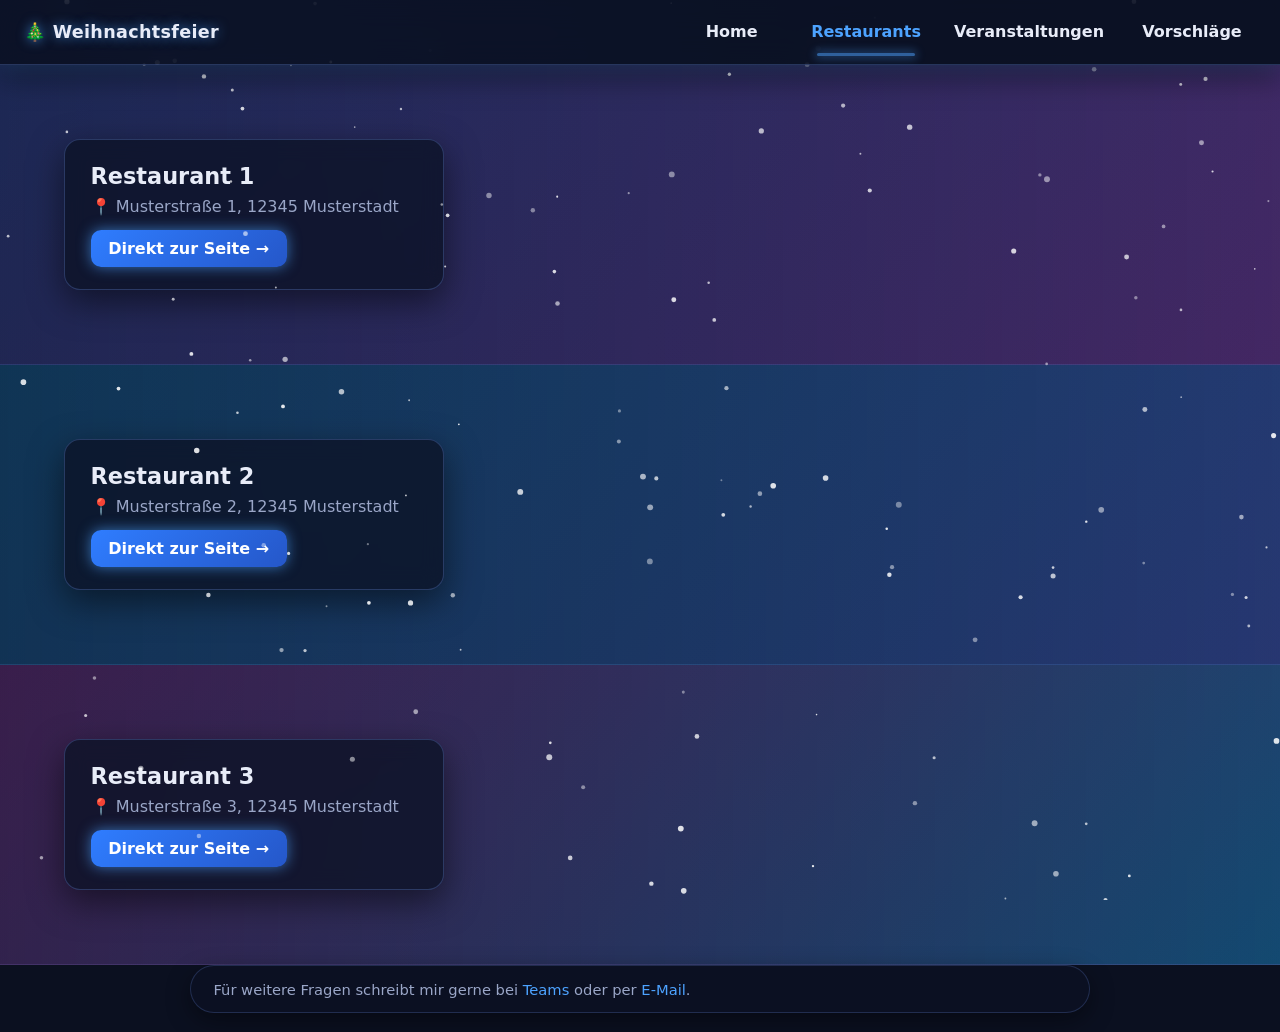
==== verlinkung/restaurants.html @ a61090fd "Add files via upload" ====
<!DOCTYPE html>
<html lang="de">
<head>
  <meta charset="UTF-8">
  <meta name="viewport" content="width=device-width, initial-scale=1">
  <title>Restaurants – Weihnachtsfeier</title>
  <link rel="stylesheet" href="../css/style.css">
  <script src="../scripts/main.js" defer></script>
</head>
<body>
  <canvas id="snow" aria-hidden="true"></canvas>

  <header class="navbar">
    <a class="brand" href="../index.html">🎄 Weihnachtsfeier</a>
    <nav>
      <ul>
        <li><a class="nav-btn nav-home" href="../index.html"><span class="label">Home</span><i class="sparkles" aria-hidden="true"></i></a></li>
        <li><a class="nav-btn nav-flip active" href="restaurants.html"><span class="face front">Restaurants</span><span class="face back" aria-hidden="true">🤵🍽️</span></a></li>
        <li><a class="nav-btn nav-events" href="veranstaltungen.html"><span class="label">Veranstaltungen</span><i class="fireworks" aria-hidden="true"><b></b><b></b><b></b><b></b><b></b><b></b><b></b><b></b></i></a></li>
        <li><a class="nav-btn nav-flip" href="vorschlaege.html"><span class="face front">Vorschläge</span><span class="face back" aria-hidden="true">📝</span></a></li>
      </ul>
    </nav>
  </header>

  <main class="showcase">
    <section class="panel p1">
      <div class="info">
        <h2>Restaurant 1</h2>
        <p>📍 Musterstraße 1, 12345 Musterstadt</p>
        <a class="go" href="#" target="_blank" rel="noopener">Direkt zur Seite →</a>
      </div>
    </section>
    <section class="panel p2">
      <div class="info">
        <h2>Restaurant 2</h2>
        <p>📍 Musterstraße 2, 12345 Musterstadt</p>
        <a class="go" href="#" target="_blank" rel="noopener">Direkt zur Seite →</a>
      </div>
    </section>
    <section class="panel p3">
      <div class="info">
        <h2>Restaurant 3</h2>
        <p>📍 Musterstraße 3, 12345 Musterstadt</p>
        <a class="go" href="#" target="_blank" rel="noopener">Direkt zur Seite →</a>
      </div>
    </section>
  </main>

  <footer class="footer">
    <div class="footer-inner">
      <span>Für weitere Fragen schreibt mir gerne bei <a href="#">Teams</a> oder per <a href="mailto:deine@email.de">E-Mail</a>.</span>
    </div>
  </footer>
</body>
</html>
---- css/style.css ----
/* ===== Grundlagen / Darkmode ===== */
:root {
  --bg: #0b1020;
  --bg2: #121a33;
  --card: rgba(18, 26, 51, .72);
  --text: #e8ecf8;
  --muted: #9aa6c7;
  --accent: #4da3ff;
  --accent-glow: rgba(77, 163, 255, .65);
  --danger: #ff6b81;
  --ok: #5ee6a8;
  --radius: 16px;
}
* { box-sizing: border-box; margin: 0; padding: 0; }
html { scroll-behavior: smooth; }
body {
  min-height: 100vh;
  display: flex;
  flex-direction: column;
  font-family: "Segoe UI", system-ui, -apple-system, Roboto, sans-serif;
  color: var(--text);
  background-color: var(--bg);
}
/* Hintergrundbild: assets/hintergrund.jpg ablegen. Fehlt es, greift der Verlauf. */
body::before {
  content: "";
  position: fixed; inset: 0; z-index: -1;
  background:
    linear-gradient(rgba(8,12,28,.55), rgba(8,12,28,.75)),
    url("../assets/hintergrund.jpg") center / cover no-repeat,
    radial-gradient(1200px 700px at 20% 10%, #1b2b5c 0%, transparent 60%),
    radial-gradient(1000px 600px at 90% 90%, #3a1b4d 0%, transparent 60%),
    linear-gradient(160deg, var(--bg), var(--bg2));
}
a { color: var(--accent); text-decoration: none; }
a:hover { text-decoration: underline; }

/* Schnee: vor Hintergrund und Inhalt, hinter der Navbar */
#snow {
  position: fixed; inset: 0;
  width: 100%; height: 100%;
  z-index: 50;
  pointer-events: none;
}

/* ===== Navbar ===== */
.navbar {
  position: sticky; top: 0; z-index: 100;
  display: flex; align-items: center; justify-content: space-between; gap: 1rem;
  padding: .7rem 1.5rem;
  background: rgba(12, 18, 38, .78);
  backdrop-filter: blur(14px);
  -webkit-backdrop-filter: blur(14px);
  border-bottom: 1px solid rgba(120, 160, 255, .25);
  box-shadow: 0 0 22px rgba(77, 163, 255, .25), 0 10px 30px rgba(0, 0, 0, .55);
}
.brand { font-weight: 700; font-size: 1.1rem; color: var(--text); letter-spacing: .3px; text-shadow: 0 0 12px var(--accent-glow); }
.brand:hover { text-decoration: none; }
.navbar ul { list-style: none; display: flex; gap: .4rem; flex-wrap: wrap; }

.nav-btn {
  position: relative; display: block;
  min-width: 128px; height: 42px; line-height: 42px;
  padding: 0 1.1rem;
  text-align: center; font-weight: 600; color: var(--text);
  border-radius: 10px;
  overflow: visible;
  transition: background .25s, color .25s;
}
.nav-btn:hover { text-decoration: none; background: rgba(77, 163, 255, .08); }
.nav-btn.active { color: var(--accent); }
/* leuchtender blauer Balken unter dem Button */
.nav-btn::after {
  content: "";
  position: absolute; left: 12%; right: 12%; bottom: -3px; height: 3px;
  border-radius: 3px;
  background: var(--accent);
  box-shadow: 0 0 10px 2px var(--accent-glow);
  opacity: 0; transform: scaleX(.3);
  transition: opacity .25s, transform .25s;
}
.nav-btn:hover::after, .nav-btn.active::after { opacity: 1; transform: scaleX(1); }
.nav-btn.active::after { opacity: .55; }
.nav-btn:hover::after { opacity: 1; }

/* Home: Glitzereffekt im Button */
.nav-home { overflow: hidden; }
.nav-home::after { bottom: 0; }
.sparkles { position: absolute; inset: 0; pointer-events: none; opacity: 0; transition: opacity .2s; }
.nav-home:hover .sparkles { opacity: 1; }
.sparkles::before, .sparkles::after {
  content: ""; position: absolute; inset: 0;
  background-image:
    radial-gradient(circle, #fff 0 1.2px, transparent 2px),
    radial-gradient(circle, #cfe6ff 0 1px, transparent 2px),
    radial-gradient(circle, #fff 0 1.4px, transparent 2.4px),
    radial-gradient(circle, #ffe9a8 0 1px, transparent 2px);
  background-size: 46px 30px, 38px 34px, 55px 26px, 31px 40px;
  background-position: 4px 6px, 18px 20px, 30px 4px, 8px 24px;
}
.sparkles::before { animation: twinkle 1s infinite alternate; }
.sparkles::after { animation: twinkle 1.3s .4s infinite alternate-reverse; background-position: 20px 14px, 2px 2px, 40px 18px, 24px 6px; }
@keyframes twinkle { 0% { opacity: .1; transform: scale(.9); } 100% { opacity: 1; transform: scale(1.15); } }

/* Restaurants + Vorschläge: vertikaler Flip */
.nav-flip { perspective: 600px; }
.nav-flip .face {
  position: absolute; inset: 0;
  backface-visibility: hidden; -webkit-backface-visibility: hidden;
  transition: transform .55s cubic-bezier(.4, .2, .2, 1);
  border-radius: 10px;
}
.nav-flip .front { transform: rotateX(0deg); }
.nav-flip .back { transform: rotateX(180deg); font-size: 1.5rem; background: rgba(77, 163, 255, .14); }
.nav-flip:hover .front { transform: rotateX(-180deg); }
.nav-flip:hover .back { transform: rotateX(0deg); }

/* Veranstaltungen: Feuerwerk im Button */
.nav-events { overflow: hidden; }
.nav-events::after { bottom: 0; }
.fireworks { position: absolute; left: 50%; top: 50%; pointer-events: none; }
.fireworks b {
  position: absolute; width: 4px; height: 4px; border-radius: 50%;
  background: hsl(calc(var(--i) * 45), 100%, 65%);
  box-shadow: 0 0 6px hsl(calc(var(--i) * 45), 100%, 65%);
  opacity: 0;
}
.fireworks b:nth-child(1) { --i: 1; --x: -46px; --y: -16px; }
.fireworks b:nth-child(2) { --i: 2; --x: 46px; --y: -16px; }
.fireworks b:nth-child(3) { --i: 3; --x: -30px; --y: 14px; }
.fireworks b:nth-child(4) { --i: 4; --x: 30px; --y: 14px; }
.fireworks b:nth-child(5) { --i: 5; --x: 0; --y: -22px; }
.fireworks b:nth-child(6) { --i: 6; --x: -60px; --y: 2px; }
.fireworks b:nth-child(7) { --i: 7; --x: 60px; --y: 2px; }
.fireworks b:nth-child(8) { --i: 8; --x: 0; --y: 20px; }
.nav-events:hover .fireworks b { animation: burst .9s ease-out infinite; }
.nav-events:hover .fireworks b:nth-child(even) { animation-delay: .35s; }
@keyframes burst {
  0% { transform: translate(0, 0) scale(.4); opacity: 1; }
  70% { opacity: 1; }
  100% { transform: translate(var(--x), var(--y)) scale(1.3); opacity: 0; }
}

/* ===== Seiteninhalt ===== */
main.center {
  flex: 1; display: flex; align-items: center; justify-content: center;
  padding: 2.5rem 1rem;
}
.card {
  width: min(520px, 100%);
  display: flex; flex-direction: column; gap: .85rem;
  padding: 2rem;
  background: var(--card);
  backdrop-filter: blur(12px); -webkit-backdrop-filter: blur(12px);
  border: 1px solid rgba(120, 160, 255, .22);
  border-radius: var(--radius);
  box-shadow: 0 20px 50px rgba(0, 0, 0, .5), 0 0 30px rgba(77, 163, 255, .12);
}
.card.wide { width: min(640px, 100%); }
.card h1 { font-size: 1.6rem; }
.card .sub { color: var(--muted); margin-bottom: .3rem; }
.card h2 { font-size: 1rem; color: var(--muted); margin-top: .4rem; }

input, select, textarea {
  width: 100%;
  padding: .8rem 1rem;
  font: inherit; color: var(--text);
  background: rgba(8, 12, 28, .6);
  border: 1px solid rgba(120, 160, 255, .25);
  border-radius: 10px;
  outline: none;
  transition: border-color .2s, box-shadow .2s;
}
input::placeholder, textarea::placeholder { color: var(--muted); }
input:focus, select:focus, textarea:focus { border-color: var(--accent); box-shadow: 0 0 0 3px rgba(77, 163, 255, .25); }
select option, select optgroup { background: #0f1630; color: var(--text); }
textarea { resize: vertical; }
input[type="date"] { color-scheme: dark; }
.row2 { display: grid; grid-template-columns: 1fr 1fr; gap: .85rem; }
@media (max-width: 520px) { .row2 { grid-template-columns: 1fr; } }

/* ===== Aktions-Buttons mit Strichmännchen ===== */
.btn-row { display: flex; gap: .85rem; margin-top: .4rem; }
.action, .submit {
  position: relative; flex: 1; height: 54px;
  font: inherit; font-weight: 700; color: #fff; cursor: pointer;
  border: 0; border-radius: 12px; overflow: hidden;
  transition: transform .15s, box-shadow .25s, filter .2s;
}
.action:hover, .submit:hover { transform: translateY(-2px); filter: brightness(1.1); }
.action.yes, .submit { background: linear-gradient(135deg, #2f7dff, #2557c9); box-shadow: 0 6px 20px rgba(47, 125, 255, .4); }
.action.no { background: linear-gradient(135deg, #5b6482, #3c4360); box-shadow: 0 6px 20px rgba(0, 0, 0, .4); }
.submit { width: 100%; flex: none; margin-top: .4rem; }
.btn-label { position: relative; z-index: 2; transition: opacity .2s; }
.action.playing .btn-label { opacity: 0; }

.stage { position: absolute; inset: 0; pointer-events: none; }
.runner { position: absolute; top: 3px; bottom: 3px; left: 5%; width: 48px; opacity: 0; }
.stick { height: 100%; width: 100%; overflow: visible; fill: none; stroke: #fff; stroke-width: 2.2; stroke-linecap: round; stroke-linejoin: round; }
.stick .pad { fill: #ffe9a8; stroke: #fff; stroke-width: 1.2; }
.stick g { transform-box: view-box; }
.arm-l { transform-origin: 20px 16px; }
.arm-r { transform-origin: 20px 16px; }
.leg-l, .leg-r { transform-origin: 20px 25px; }
.stick:not(.sad) .arm-l .pad { display: block; }
.sad .pad { display: none; }

/* Teilnehmen: Notizblock nehmen, winken, nach rechts rennen, verschwinden */
.yes.playing .runner { animation: yes-run 3s linear forwards; }
.yes.playing .arm-r { animation: wave .45s ease-in-out 5 alternate; }
.yes.playing .leg-l { animation: step .22s ease-in-out 1.4s infinite alternate; }
.yes.playing .leg-r { animation: step .22s ease-in-out 1.4s infinite alternate-reverse; }
@keyframes yes-run {
  0% { left: 5%; opacity: 0; }
  8% { left: 5%; opacity: 1; }
  45% { left: 5%; opacity: 1; }
  100% { left: 108%; opacity: 1; }
}
@keyframes wave { 0% { transform: rotate(-110deg); } 100% { transform: rotate(-150deg); } }
@keyframes step { 0% { transform: rotate(-28deg); } 100% { transform: rotate(28deg); } }
.yes.playing .arm-r { animation-fill-mode: forwards; }

/* Absagen: traurig nach rechts, Loch, fällt hinein */
.no .hole {
  position: absolute; bottom: 3px; left: 66%; width: 50px; height: 12px;
  background: #05070f; border-radius: 50%;
  box-shadow: inset 0 3px 6px rgba(0, 0, 0, .9);
  opacity: 0; transform: scaleX(.2);
}
.no.playing .hole { animation: hole-in 3.4s linear forwards; }
.no.playing .runner { animation: no-walk 3.4s linear forwards; }
.no.playing .leg-l { animation: step .55s ease-in-out 0s 5 alternate; }
.no.playing .leg-r { animation: step .55s ease-in-out 0s 5 alternate-reverse; }
.no.playing .stick { animation: droop .6s ease-out forwards; }
@keyframes no-walk {
  0% { left: 5%; top: 3px; opacity: 0; transform: none; }
  6% { left: 5%; opacity: 1; }
  66% { left: 66%; top: 3px; opacity: 1; transform: none; }
  74% { left: 66%; top: 3px; opacity: 1; transform: none; }
  100% { left: 66%; top: 70px; opacity: 0; transform: rotate(25deg) scale(.6); }
}
@keyframes hole-in {
  0%, 50% { opacity: 0; transform: scaleX(.2); }
  62%, 80% { opacity: 1; transform: scaleX(1); }
  100% { opacity: 0; transform: scaleX(1); }
}
@keyframes droop { to { transform: rotate(8deg) translateY(2px); } }

.msg { min-height: 1.3em; font-size: .92rem; text-align: center; }
.msg.ok { color: var(--ok); }
.msg.err { color: var(--danger); }

/* ===== Footer ===== */
.footer {
  margin: 0 auto 1.2rem; width: min(900px, calc(100% - 2rem));
  padding: .9rem 1.4rem;
  color: var(--muted); font-size: .92rem;
  background: rgba(12, 18, 38, .6);
  backdrop-filter: blur(10px); -webkit-backdrop-filter: blur(10px);
  border: 1px solid rgba(120, 160, 255, .2);
  border-radius: 999px;
  box-shadow: 0 8px 24px rgba(0, 0, 0, .4);
  position: relative; z-index: 2;
}
.footer-inner { display: flex; justify-content: space-between; align-items: center; gap: 1rem; flex-wrap: wrap; text-align: center; }
.admin-link { font-size: .8rem; opacity: .7; }

/* ===== Restaurants / Veranstaltungen ===== */
.showcase { flex: 1; display: flex; flex-direction: column; }
.panel {
  position: relative; flex: 1; min-height: 300px;
  display: flex; align-items: center;
  padding: 2rem 5%;
  background-size: cover; background-position: center;
  border-bottom: 1px solid rgba(120, 160, 255, .15);
}
/* Bilder in assets/ ablegen (restaurant1.jpg …). Ohne Bild greift der Verlauf. */
.panel.p1 { background-image: linear-gradient(90deg, rgba(8,12,28,.4), rgba(8,12,28,.1)), url("../assets/restaurant1.jpg"), linear-gradient(135deg, #2a3b7a, #4a2a6b); }
.panel.p2 { background-image: linear-gradient(90deg, rgba(8,12,28,.4), rgba(8,12,28,.1)), url("../assets/restaurant2.jpg"), linear-gradient(135deg, #14507a, #2a3b7a); }
.panel.p3 { background-image: linear-gradient(90deg, rgba(8,12,28,.4), rgba(8,12,28,.1)), url("../assets/restaurant3.jpg"), linear-gradient(135deg, #5a2a6b, #14507a); }
.events .panel.p1 { background-image: linear-gradient(90deg, rgba(8,12,28,.4), rgba(8,12,28,.1)), url("../assets/event1.jpg"), linear-gradient(135deg, #6b2a4a, #2a3b7a); }
.events .panel.p2 { background-image: linear-gradient(90deg, rgba(8,12,28,.4), rgba(8,12,28,.1)), url("../assets/event2.jpg"), linear-gradient(135deg, #2a6b5a, #2a3b7a); }
.events .panel.p3 { background-image: linear-gradient(90deg, rgba(8,12,28,.4), rgba(8,12,28,.1)), url("../assets/event3.jpg"), linear-gradient(135deg, #6b5a2a, #4a2a6b); }
.info {
  width: min(380px, 100%);
  padding: 1.4rem 1.6rem;
  background: rgba(12, 18, 38, .78);
  backdrop-filter: blur(10px); -webkit-backdrop-filter: blur(10px);
  border: 1px solid rgba(120, 160, 255, .25);
  border-radius: var(--radius);
  box-shadow: 0 12px 34px rgba(0, 0, 0, .5);
}
.info h2 { font-size: 1.4rem; margin-bottom: .5rem; }
.info p { color: var(--muted); margin-bottom: .9rem; }
.info .go {
  display: inline-block; padding: .55rem 1.1rem; font-weight: 600; color: #fff;
  background: linear-gradient(135deg, #2f7dff, #2557c9);
  border-radius: 10px; box-shadow: 0 0 14px var(--accent-glow);
}
.info .go:hover { text-decoration: none; filter: brightness(1.15); }

/* ===== Admin ===== */
.table-wrap { overflow-x: auto; border-radius: 10px; border: 1px solid rgba(120, 160, 255, .2); }
table { width: 100%; border-collapse: collapse; font-size: .88rem; }
th, td { padding: .55rem .75rem; text-align: left; border-bottom: 1px solid rgba(120, 160, 255, .12); vertical-align: top; }
th { background: rgba(77, 163, 255, .12); white-space: nowrap; }
.hidden { display: none !important; }

@media (max-width: 760px) {
  .navbar { flex-direction: column; padding: .6rem .8rem; }
  .nav-btn { min-width: 0; padding: 0 .6rem; }
}
@media (prefers-reduced-motion: reduce) {
  .sparkles::before, .sparkles::after, .fireworks b { animation: none !important; }
}

/* Honeypot gegen Spam-Bots */
.hp { position: absolute; left: -9999px; width: 1px; height: 1px; opacity: 0; }
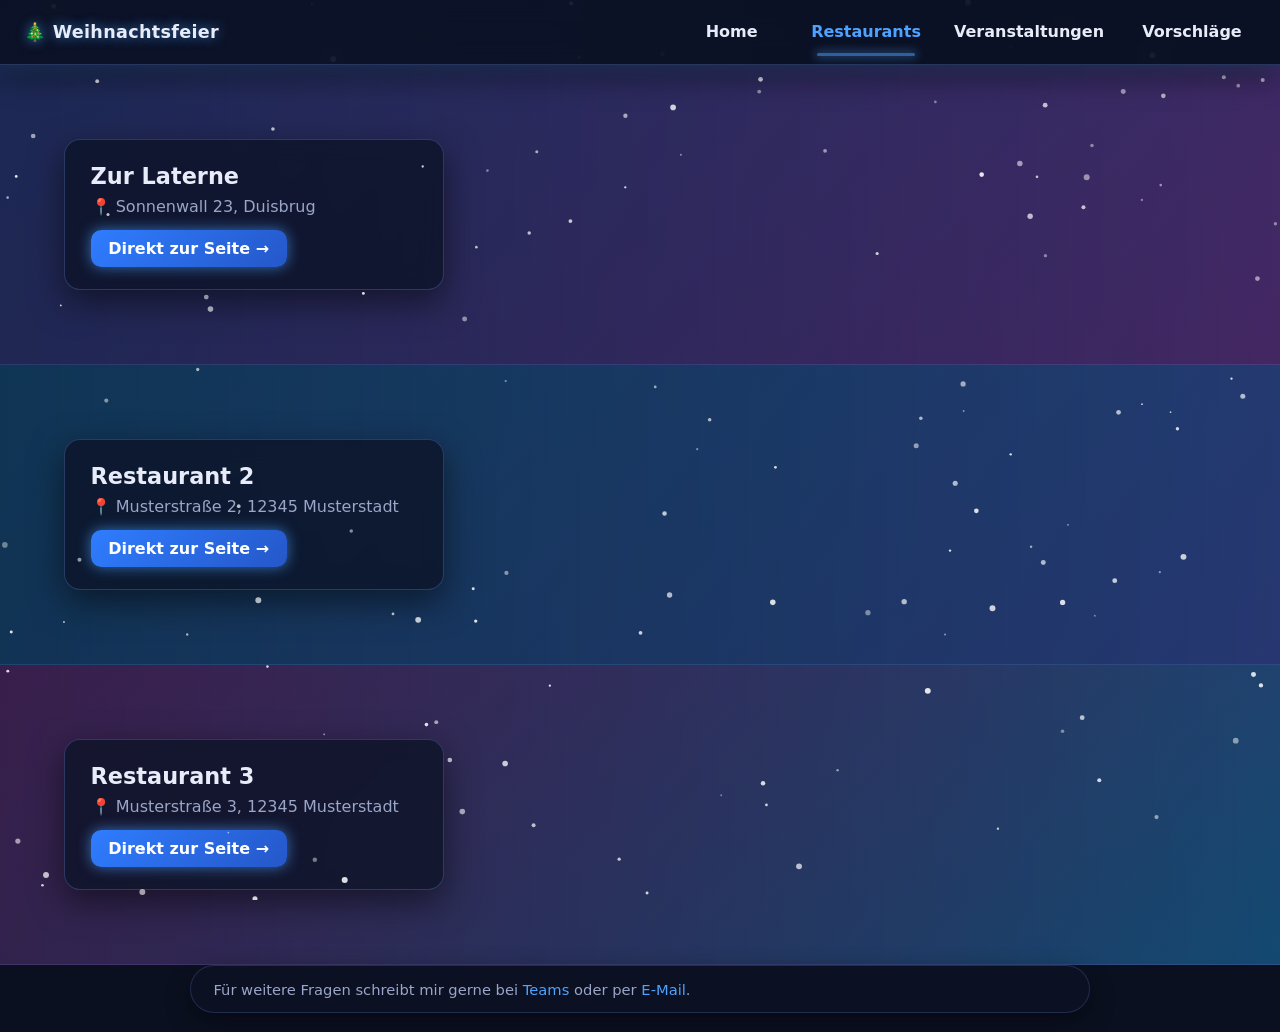
==== commit 73ed15b2: "Update restaurants.html" ====
--- a/verlinkung/restaurants.html
+++ b/verlinkung/restaurants.html
@@ -25,9 +25,9 @@
   <main class="showcase">
     <section class="panel p1">
       <div class="info">
-        <h2>Restaurant 1</h2>
-        <p>📍 Musterstraße 1, 12345 Musterstadt</p>
-        <a class="go" href="#" target="_blank" rel="noopener">Direkt zur Seite →</a>
+        <h2>Zur Laterne</h2>
+        <p>📍 Sonnenwall 23, Duisbrug</p>
+        <a class="go" href="https://zur-laterne.com/" target="_blank" rel="noopener">Direkt zur Seite →</a>
       </div>
     </section>
     <section class="panel p2">
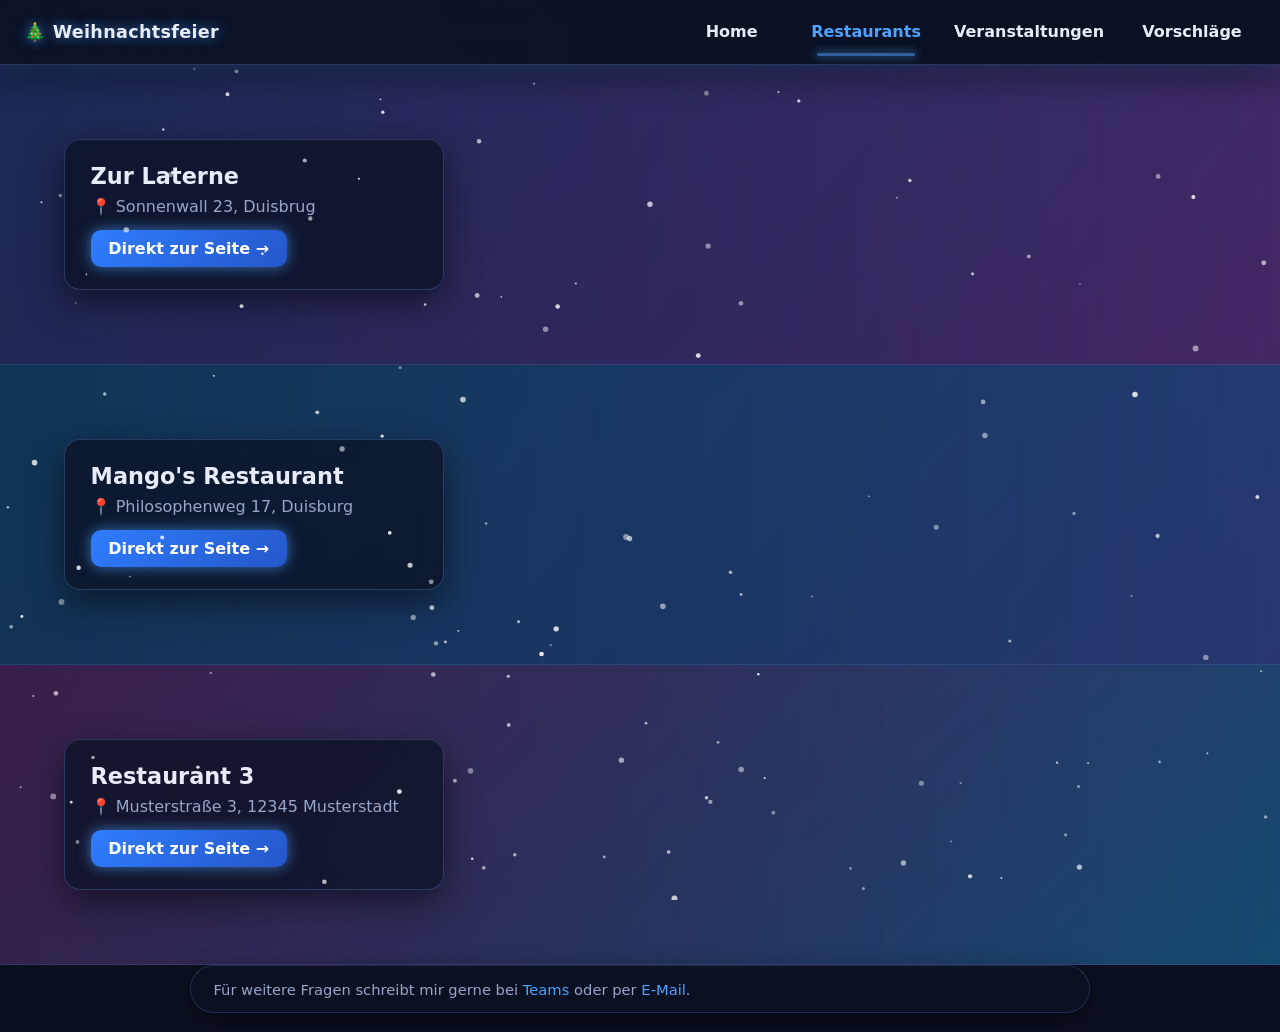
==== commit 78df0e85: "Update restaurants.html" ====
--- a/verlinkung/restaurants.html
+++ b/verlinkung/restaurants.html
@@ -32,9 +32,9 @@
     </section>
     <section class="panel p2">
       <div class="info">
-        <h2>Restaurant 2</h2>
-        <p>📍 Musterstraße 2, 12345 Musterstadt</p>
-        <a class="go" href="#" target="_blank" rel="noopener">Direkt zur Seite →</a>
+        <h2>Mango's Restaurant</h2>
+        <p>📍 Philosophenweg 17, Duisburg</p>
+        <a class="go" href="https://www.mongos.de/restaurants/duisburg" target="_blank" rel="noopener">Direkt zur Seite →</a>
       </div>
     </section>
     <section class="panel p3">
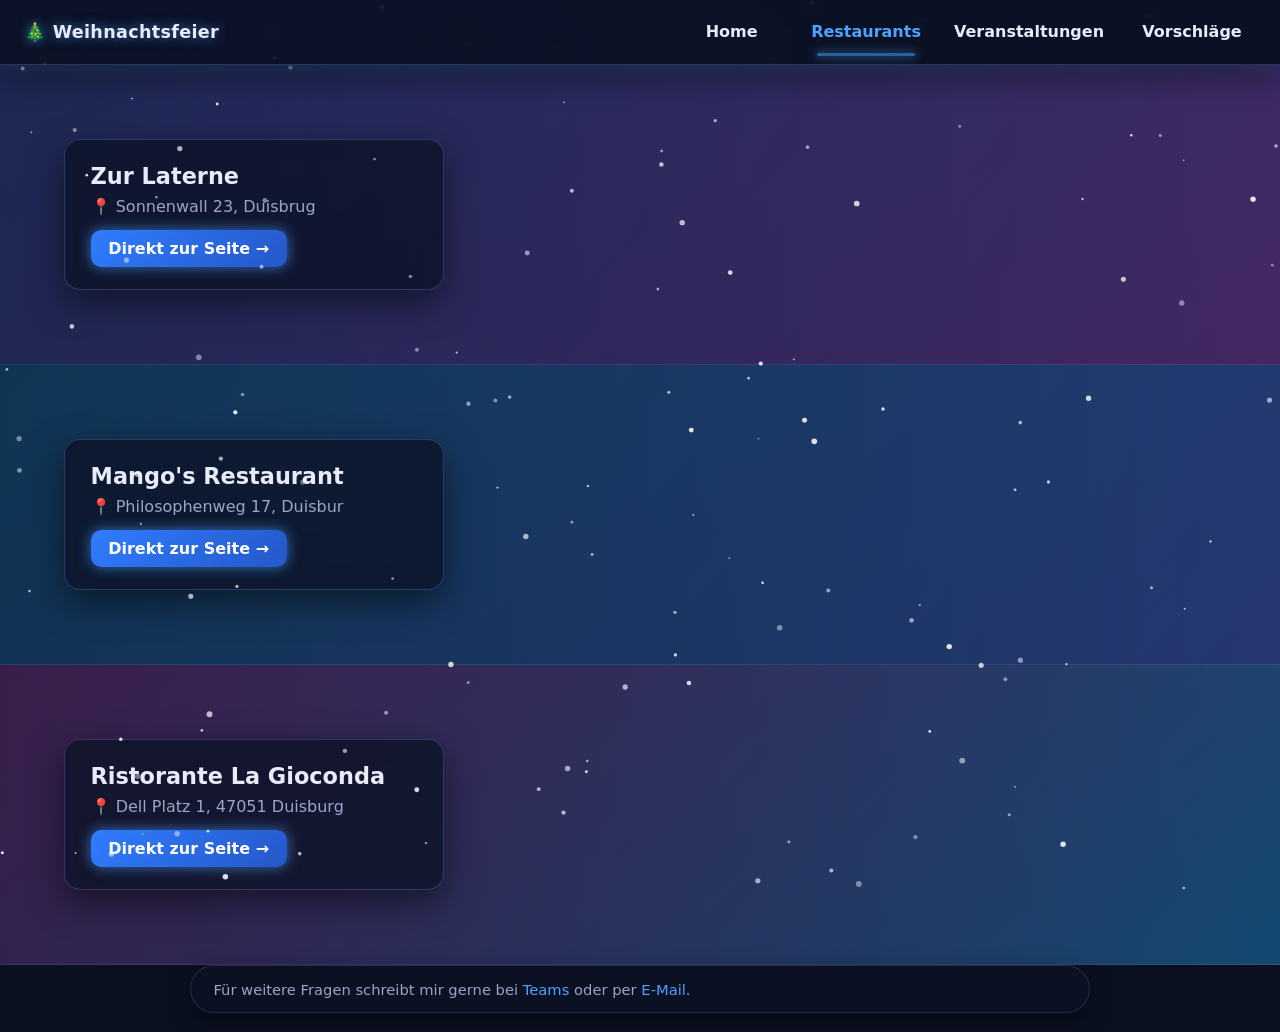
==== commit 8a377e3b: "Update restaurants.html" ====
--- a/verlinkung/restaurants.html
+++ b/verlinkung/restaurants.html
@@ -33,22 +33,22 @@
     <section class="panel p2">
       <div class="info">
         <h2>Mango's Restaurant</h2>
-        <p>📍 Philosophenweg 17, Duisburg</p>
+        <p>📍 Philosophenweg 17, Duisbur</p>
         <a class="go" href="https://www.mongos.de/restaurants/duisburg" target="_blank" rel="noopener">Direkt zur Seite →</a>
       </div>
     </section>
     <section class="panel p3">
       <div class="info">
-        <h2>Restaurant 3</h2>
-        <p>📍 Musterstraße 3, 12345 Musterstadt</p>
-        <a class="go" href="#" target="_blank" rel="noopener">Direkt zur Seite →</a>
+        <h2>Ristorante La Gioconda</h2>
+        <p>📍 Dell Platz 1, 47051 Duisburg</p>
+        <a class="go" href="https://ristorante-la-gioconda-duisburg.eatbu.com/?lang=de" target="_blank" rel="noopener">Direkt zur Seite →</a>
       </div>
     </section>
   </main>
 
   <footer class="footer">
     <div class="footer-inner">
-      <span>Für weitere Fragen schreibt mir gerne bei <a href="#">Teams</a> oder per <a href="mailto:deine@email.de">E-Mail</a>.</span>
+      <span>Für weitere Fragen schreibt mir gerne bei <a href="#">Teams</a> oder per <a href="mailto:justyn.kuhne@yahoo.de">E-Mail</a>.</span>
     </div>
   </footer>
 </body>
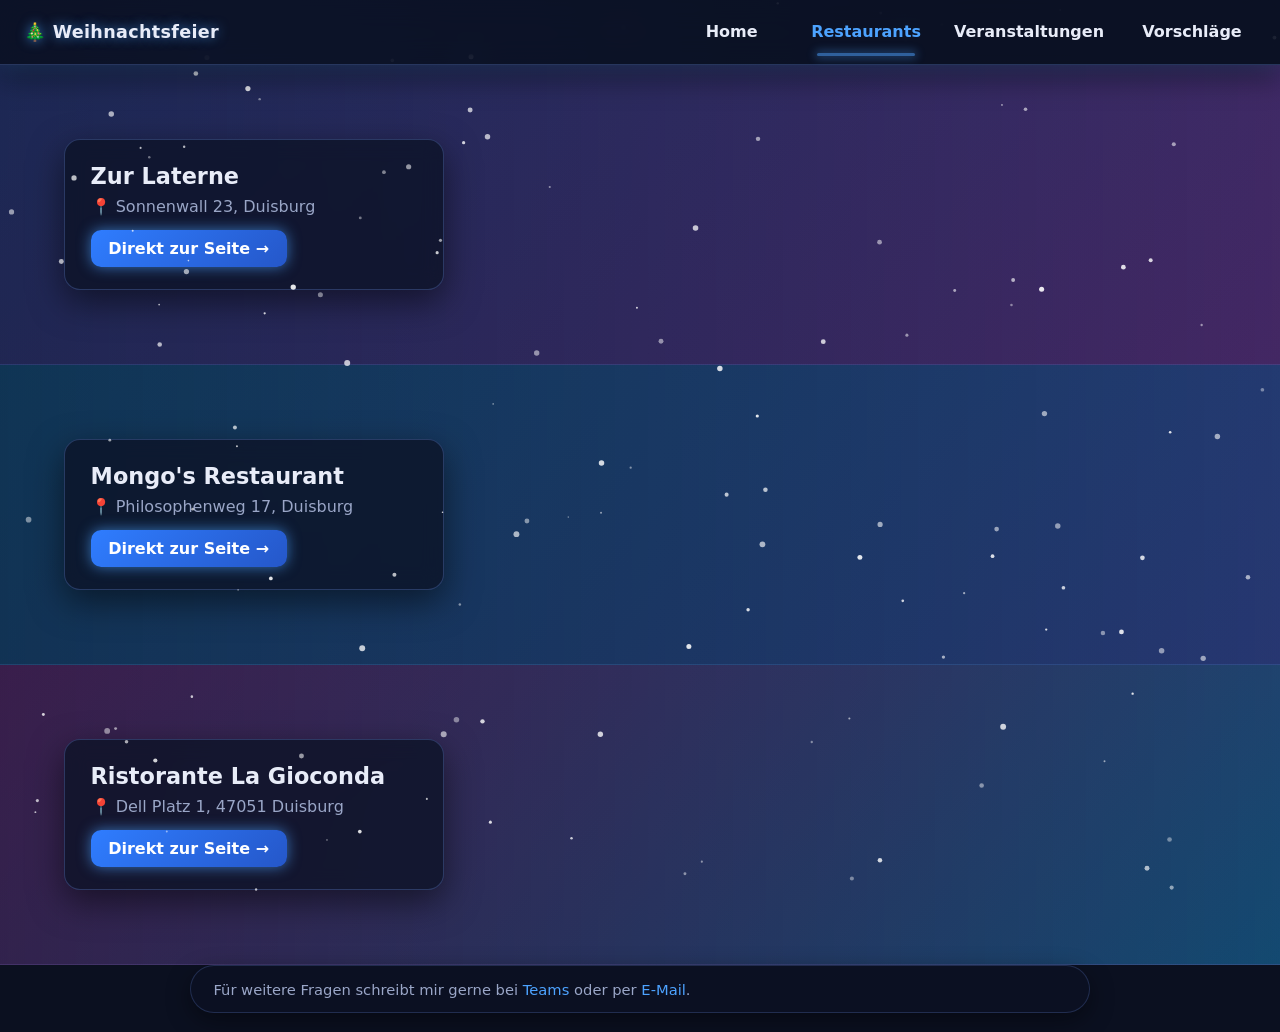
==== commit 141b20e3: "Update restaurants.html" ====
--- a/verlinkung/restaurants.html
+++ b/verlinkung/restaurants.html
@@ -26,14 +26,14 @@
     <section class="panel p1">
       <div class="info">
         <h2>Zur Laterne</h2>
-        <p>📍 Sonnenwall 23, Duisbrug</p>
+        <p>📍 Sonnenwall 23, Duisburg</p>
         <a class="go" href="https://zur-laterne.com/" target="_blank" rel="noopener">Direkt zur Seite →</a>
       </div>
     </section>
     <section class="panel p2">
       <div class="info">
-        <h2>Mango's Restaurant</h2>
-        <p>📍 Philosophenweg 17, Duisbur</p>
+        <h2>Mongo's Restaurant</h2>
+        <p>📍 Philosophenweg 17, Duisburg</p>
         <a class="go" href="https://www.mongos.de/restaurants/duisburg" target="_blank" rel="noopener">Direkt zur Seite →</a>
       </div>
     </section>
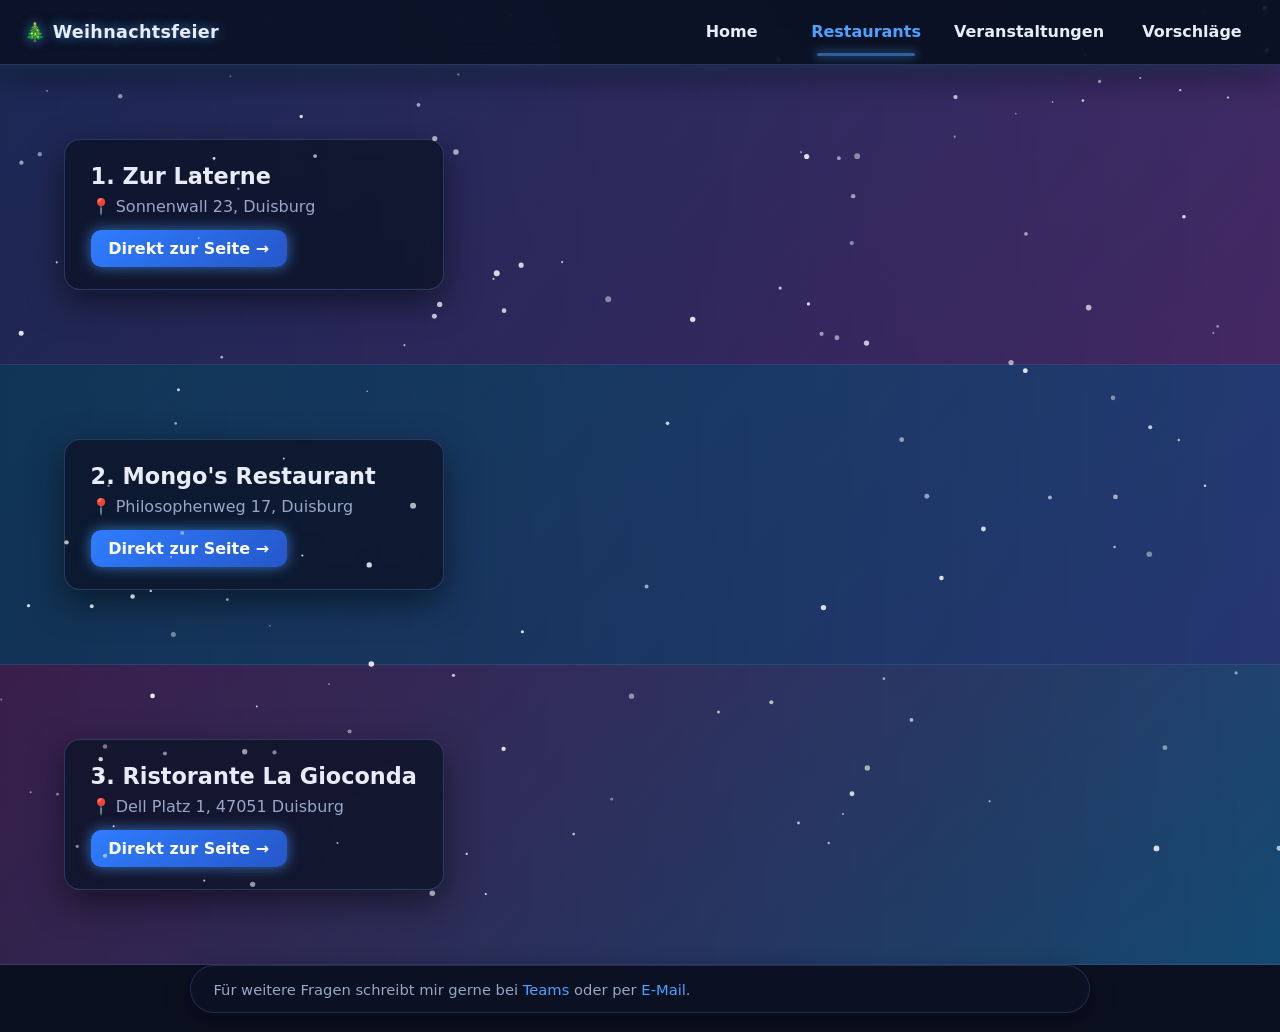
==== commit 31593766: "Update restaurants.html" ====
--- a/verlinkung/restaurants.html
+++ b/verlinkung/restaurants.html
@@ -25,21 +25,21 @@
   <main class="showcase">
     <section class="panel p1">
       <div class="info">
-        <h2>Zur Laterne</h2>
+        <h2>1. Zur Laterne</h2>
         <p>📍 Sonnenwall 23, Duisburg</p>
         <a class="go" href="https://zur-laterne.com/" target="_blank" rel="noopener">Direkt zur Seite →</a>
       </div>
     </section>
     <section class="panel p2">
       <div class="info">
-        <h2>Mongo's Restaurant</h2>
+        <h2>2. Mongo's Restaurant</h2>
         <p>📍 Philosophenweg 17, Duisburg</p>
         <a class="go" href="https://www.mongos.de/restaurants/duisburg" target="_blank" rel="noopener">Direkt zur Seite →</a>
       </div>
     </section>
     <section class="panel p3">
       <div class="info">
-        <h2>Ristorante La Gioconda</h2>
+        <h2>3. Ristorante La Gioconda</h2>
         <p>📍 Dell Platz 1, 47051 Duisburg</p>
         <a class="go" href="https://ristorante-la-gioconda-duisburg.eatbu.com/?lang=de" target="_blank" rel="noopener">Direkt zur Seite →</a>
       </div>
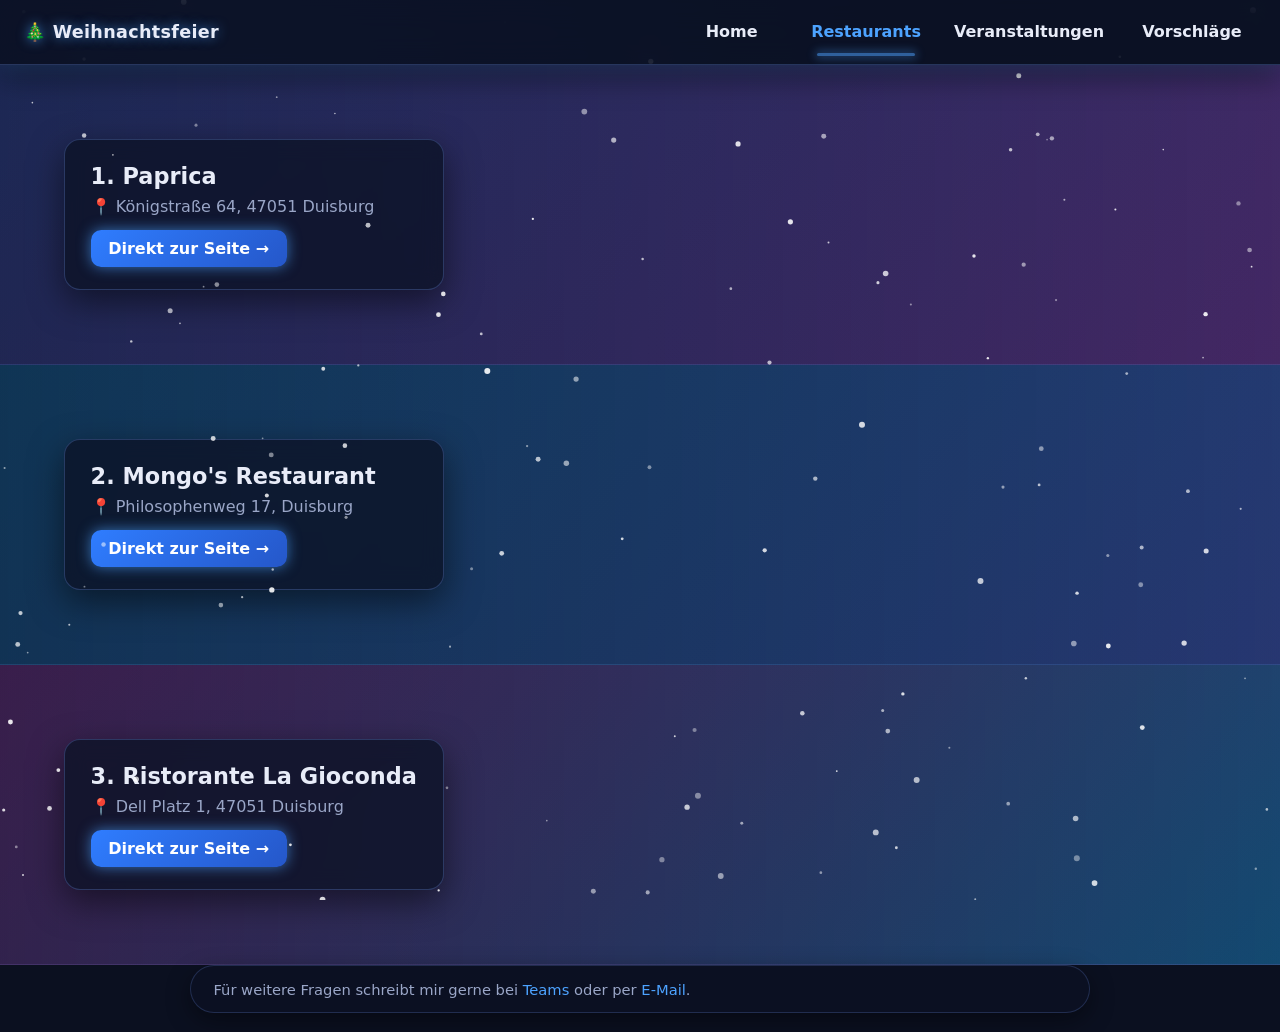
==== commit d5a22b4b: "Update restaurants.html" ====
--- a/verlinkung/restaurants.html
+++ b/verlinkung/restaurants.html
@@ -25,9 +25,9 @@
   <main class="showcase">
     <section class="panel p1">
       <div class="info">
-        <h2>1. Zur Laterne</h2>
-        <p>📍 Sonnenwall 23, Duisburg</p>
-        <a class="go" href="https://zur-laterne.com/" target="_blank" rel="noopener">Direkt zur Seite →</a>
+        <h2>1. Paprica</h2>
+        <p>📍 Königstraße 64, 47051 Duisburg</p>
+        <a class="go" href="https://www.paprica-duisburg.de/" target="_blank" rel="noopener">Direkt zur Seite →</a>
       </div>
     </section>
     <section class="panel p2">
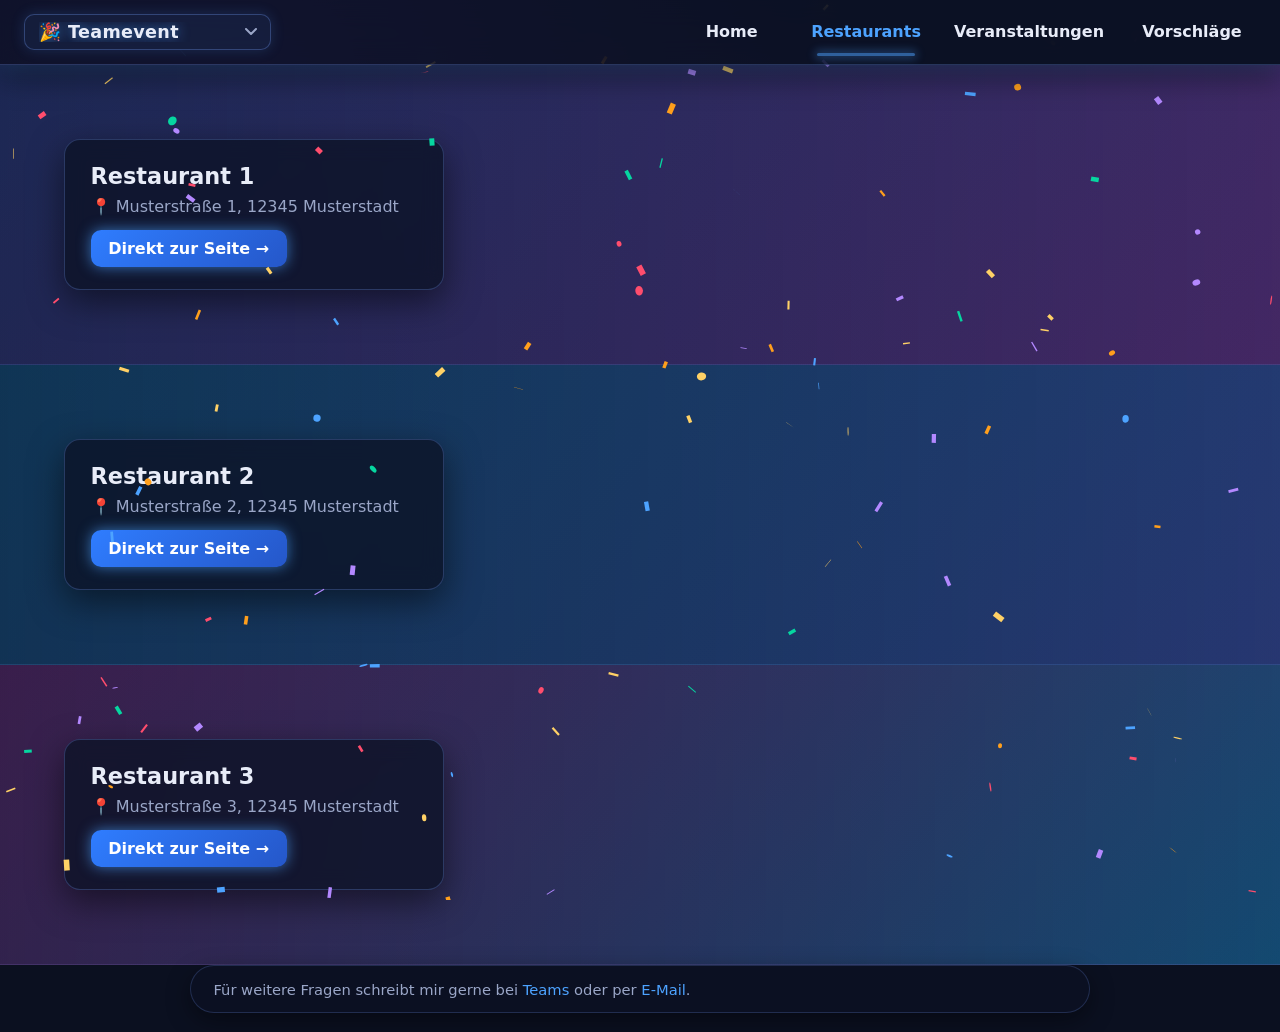
==== commit cfb3d2b4: "Add files via upload" ====
--- a/verlinkung/restaurants.html
+++ b/verlinkung/restaurants.html
@@ -3,15 +3,20 @@
 <head>
   <meta charset="UTF-8">
   <meta name="viewport" content="width=device-width, initial-scale=1">
-  <title>Restaurants – Weihnachtsfeier</title>
+  <script>try{var t=localStorage.getItem("event-theme");document.documentElement.dataset.theme=/^(weihnachtsfeier|sommerparty|teamevent)$/.test(t)?t:"teamevent"}catch(e){document.documentElement.dataset.theme="teamevent"}</script>
+  <title>Restaurants – Teamevent</title>
   <link rel="stylesheet" href="../css/style.css">
   <script src="../scripts/main.js" defer></script>
 </head>
 <body>
-  <canvas id="snow" aria-hidden="true"></canvas>
+  <canvas id="fx" aria-hidden="true"></canvas>
 
   <header class="navbar">
-    <a class="brand" href="../index.html">🎄 Weihnachtsfeier</a>
+    <select id="event-select" class="brand-select" aria-label="Anlass wählen">
+      <option value="weihnachtsfeier">🎄 Weihnachtsfeier</option>
+      <option value="sommerparty">☀️ Sommerparty</option>
+      <option value="teamevent" selected>🎉 Teamevent</option>
+    </select>
     <nav>
       <ul>
         <li><a class="nav-btn nav-home" href="../index.html"><span class="label">Home</span><i class="sparkles" aria-hidden="true"></i></a></li>
@@ -25,30 +30,30 @@
   <main class="showcase">
     <section class="panel p1">
       <div class="info">
-        <h2>1. Paprica</h2>
-        <p>📍 Königstraße 64, 47051 Duisburg</p>
-        <a class="go" href="https://www.paprica-duisburg.de/" target="_blank" rel="noopener">Direkt zur Seite →</a>
+        <h2>Restaurant 1</h2>
+        <p>📍 Musterstraße 1, 12345 Musterstadt</p>
+        <a class="go" href="#" target="_blank" rel="noopener">Direkt zur Seite →</a>
       </div>
     </section>
     <section class="panel p2">
       <div class="info">
-        <h2>2. Mongo's Restaurant</h2>
-        <p>📍 Philosophenweg 17, Duisburg</p>
-        <a class="go" href="https://www.mongos.de/restaurants/duisburg" target="_blank" rel="noopener">Direkt zur Seite →</a>
+        <h2>Restaurant 2</h2>
+        <p>📍 Musterstraße 2, 12345 Musterstadt</p>
+        <a class="go" href="#" target="_blank" rel="noopener">Direkt zur Seite →</a>
       </div>
     </section>
     <section class="panel p3">
       <div class="info">
-        <h2>3. Ristorante La Gioconda</h2>
-        <p>📍 Dell Platz 1, 47051 Duisburg</p>
-        <a class="go" href="https://ristorante-la-gioconda-duisburg.eatbu.com/?lang=de" target="_blank" rel="noopener">Direkt zur Seite →</a>
+        <h2>Restaurant 3</h2>
+        <p>📍 Musterstraße 3, 12345 Musterstadt</p>
+        <a class="go" href="#" target="_blank" rel="noopener">Direkt zur Seite →</a>
       </div>
     </section>
   </main>
 
   <footer class="footer">
     <div class="footer-inner">
-      <span>Für weitere Fragen schreibt mir gerne bei <a href="#">Teams</a> oder per <a href="mailto:justyn.kuhne@yahoo.de">E-Mail</a>.</span>
+      <span>Für weitere Fragen schreibt mir gerne bei <a href="#">Teams</a> oder per <a href="mailto:deine@email.de">E-Mail</a>.</span>
     </div>
   </footer>
 </body>
--- a/css/style.css
+++ b/css/style.css
@@ -21,22 +21,17 @@
   color: var(--text);
   background-color: var(--bg);
 }
-/* Hintergrundbild: assets/hintergrund.jpg ablegen. Fehlt es, greift der Verlauf. */
+/* Hintergrund je Anlass: siehe Abschnitt "Hintergründe je Anlass" am Ende der Datei */
 body::before {
   content: "";
   position: fixed; inset: 0; z-index: -1;
-  background:
-    linear-gradient(rgba(8,12,28,.55), rgba(8,12,28,.75)),
-    url("../assets/hintergrund.jpg") center / cover no-repeat,
-    radial-gradient(1200px 700px at 20% 10%, #1b2b5c 0%, transparent 60%),
-    radial-gradient(1000px 600px at 90% 90%, #3a1b4d 0%, transparent 60%),
-    linear-gradient(160deg, var(--bg), var(--bg2));
+  background: none;
 }
 a { color: var(--accent); text-decoration: none; }
 a:hover { text-decoration: underline; }
 
 /* Schnee: vor Hintergrund und Inhalt, hinter der Navbar */
-#snow {
+#fx {
   position: fixed; inset: 0;
   width: 100%; height: 100%;
   z-index: 50;
@@ -316,3 +311,56 @@
 
 /* Honeypot gegen Spam-Bots */
 .hp { position: absolute; left: -9999px; width: 1px; height: 1px; opacity: 0; }
+
+/* ===== Anlass-Auswahl in der Navbar ===== */
+.brand-select {
+  appearance: none; -webkit-appearance: none;
+  width: auto; cursor: pointer;
+  padding: .45rem 2.2rem .45rem .9rem;
+  font-weight: 700; font-size: 1.1rem; letter-spacing: .3px;
+  color: var(--text);
+  text-shadow: 0 0 12px var(--accent-glow);
+  background: rgba(77, 163, 255, .08) url("data:image/svg+xml;utf8,<svg xmlns='http://www.w3.org/2000/svg' width='12' height='8' viewBox='0 0 12 8'><path d='M1 1l5 5 5-5' fill='none' stroke='%239aa6c7' stroke-width='2' stroke-linecap='round' stroke-linejoin='round'/></svg>") no-repeat right .8rem center / 12px 8px;
+  border: 1px solid rgba(120, 160, 255, .3);
+  border-radius: 10px;
+  box-shadow: 0 0 14px rgba(77, 163, 255, .18);
+}
+.brand-select:hover { border-color: var(--accent); box-shadow: 0 0 18px var(--accent-glow); }
+
+/* ===== Hintergründe je Anlass ===== */
+/* Bilder in assets/ ablegen (hintergrund-teamevent.jpg, -sommerparty.jpg, -weihnachtsfeier.jpg).
+   Fehlt ein Bild, greift der jeweilige Farbverlauf. Standard = Teamevent. */
+body::before {
+  background:
+    linear-gradient(rgba(8,12,28,.5), rgba(8,12,28,.72)),
+    url("../assets/hintergrund-teamevent.jpg") center / cover no-repeat,
+    radial-gradient(1100px 700px at 15% 10%, #4b2a8a 0%, transparent 60%),
+    radial-gradient(1000px 600px at 90% 85%, #0e6b7a 0%, transparent 60%),
+    radial-gradient(700px 500px at 60% 40%, rgba(138, 42, 107, .45) 0%, transparent 70%),
+    linear-gradient(160deg, #0b1020, #151a3a);
+}
+html[data-theme="sommerparty"] body::before {
+  background:
+    linear-gradient(rgba(8,12,28,.42), rgba(8,12,28,.7)),
+    url("../assets/hintergrund-sommerparty.jpg") center / cover no-repeat,
+    radial-gradient(1100px 700px at 85% 5%, #b8631a 0%, transparent 60%),
+    radial-gradient(1000px 650px at 10% 95%, #0e7a86 0%, transparent 60%),
+    linear-gradient(170deg, #17223d, #0f3a4d);
+}
+html[data-theme="weihnachtsfeier"] body::before {
+  background:
+    linear-gradient(rgba(8,12,28,.55), rgba(8,12,28,.75)),
+    url("../assets/hintergrund-weihnachtsfeier.jpg") center / cover no-repeat,
+    radial-gradient(1200px 700px at 20% 10%, #1b2b5c 0%, transparent 60%),
+    radial-gradient(1000px 600px at 90% 90%, #3a1b4d 0%, transparent 60%),
+    linear-gradient(160deg, var(--bg), var(--bg2));
+}
+/* Sommer: leuchtende Sonne oben rechts */
+html[data-theme="sommerparty"] body::after {
+  content: ""; position: fixed; top: -170px; right: -170px; width: 480px; height: 480px;
+  border-radius: 50%; z-index: -1; pointer-events: none;
+  background: radial-gradient(circle, rgba(255, 214, 102, .8) 0%, rgba(255, 170, 60, .35) 35%, transparent 70%);
+  animation: sun-pulse 6s ease-in-out infinite alternate;
+}
+@keyframes sun-pulse { from { transform: scale(.94); opacity: .8; } to { transform: scale(1.08); opacity: 1; } }
+@media (prefers-reduced-motion: reduce) { html[data-theme="sommerparty"] body::after { animation: none; } }
